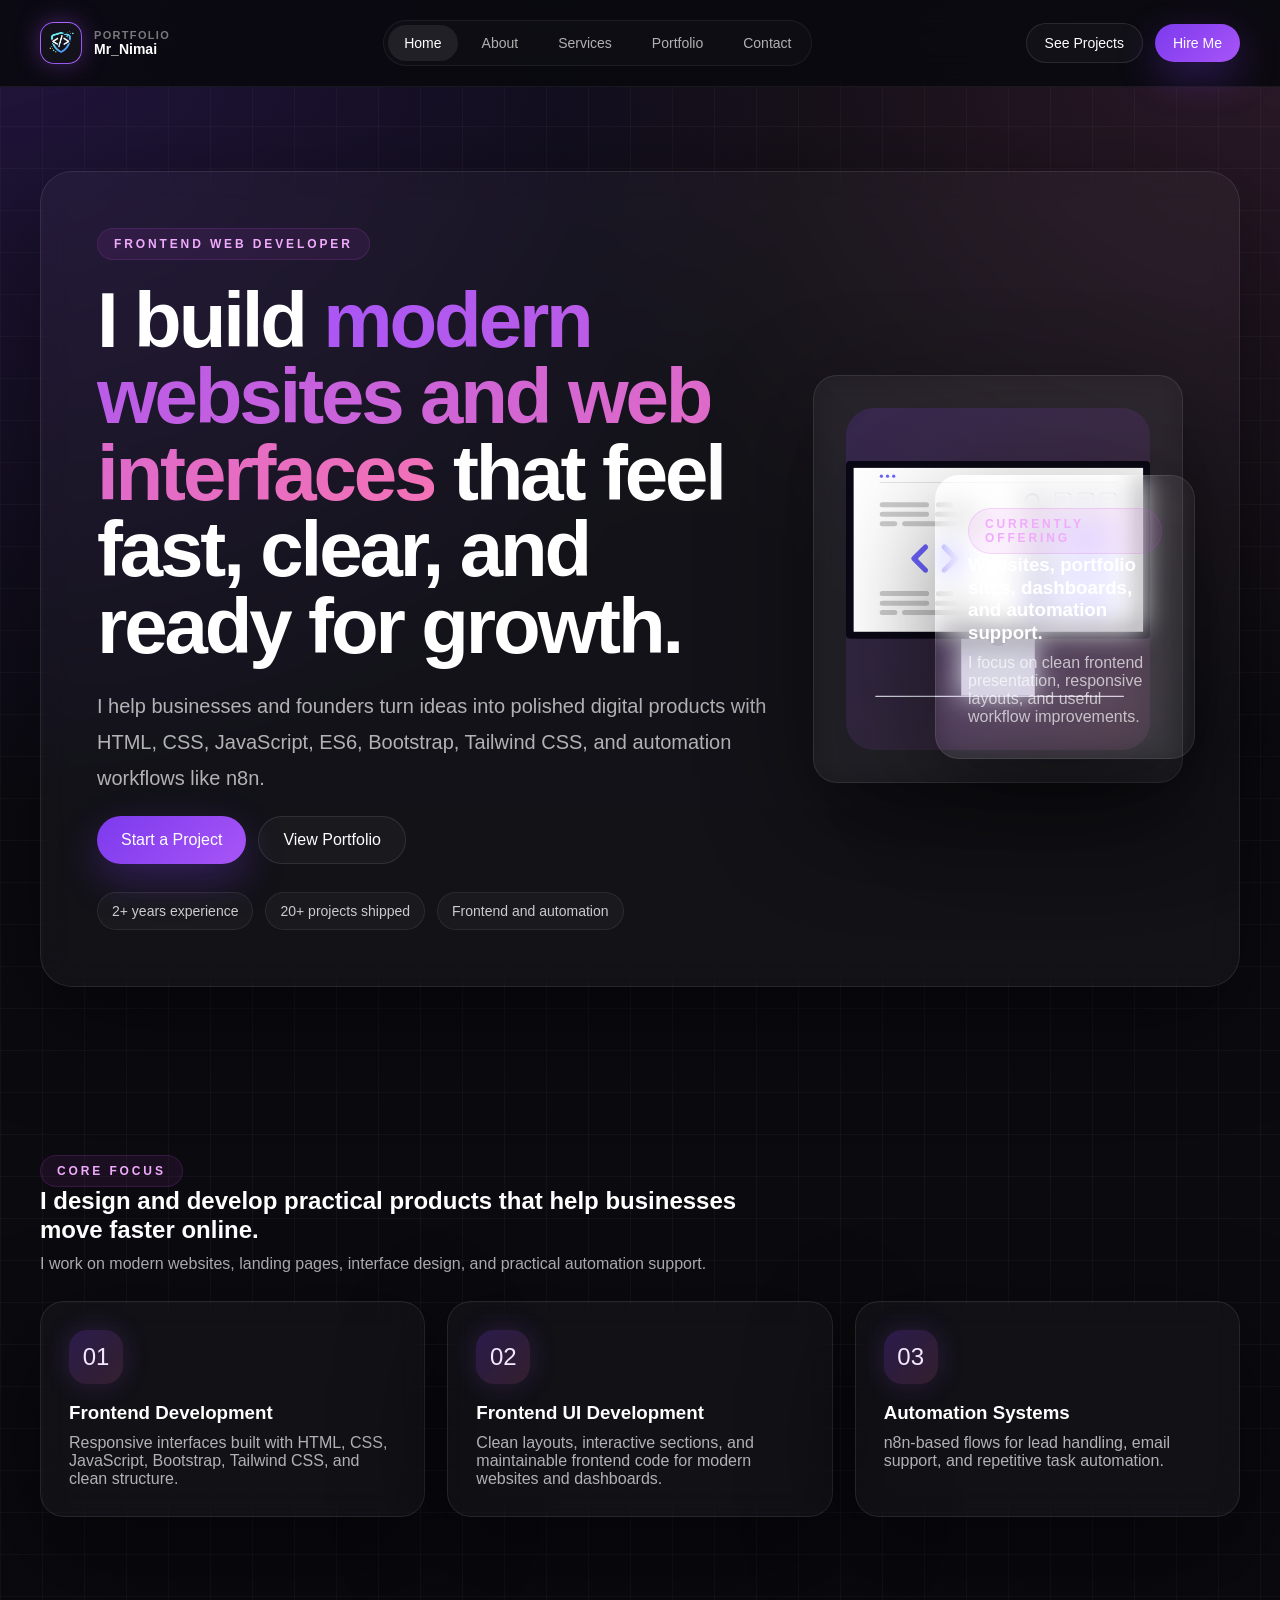
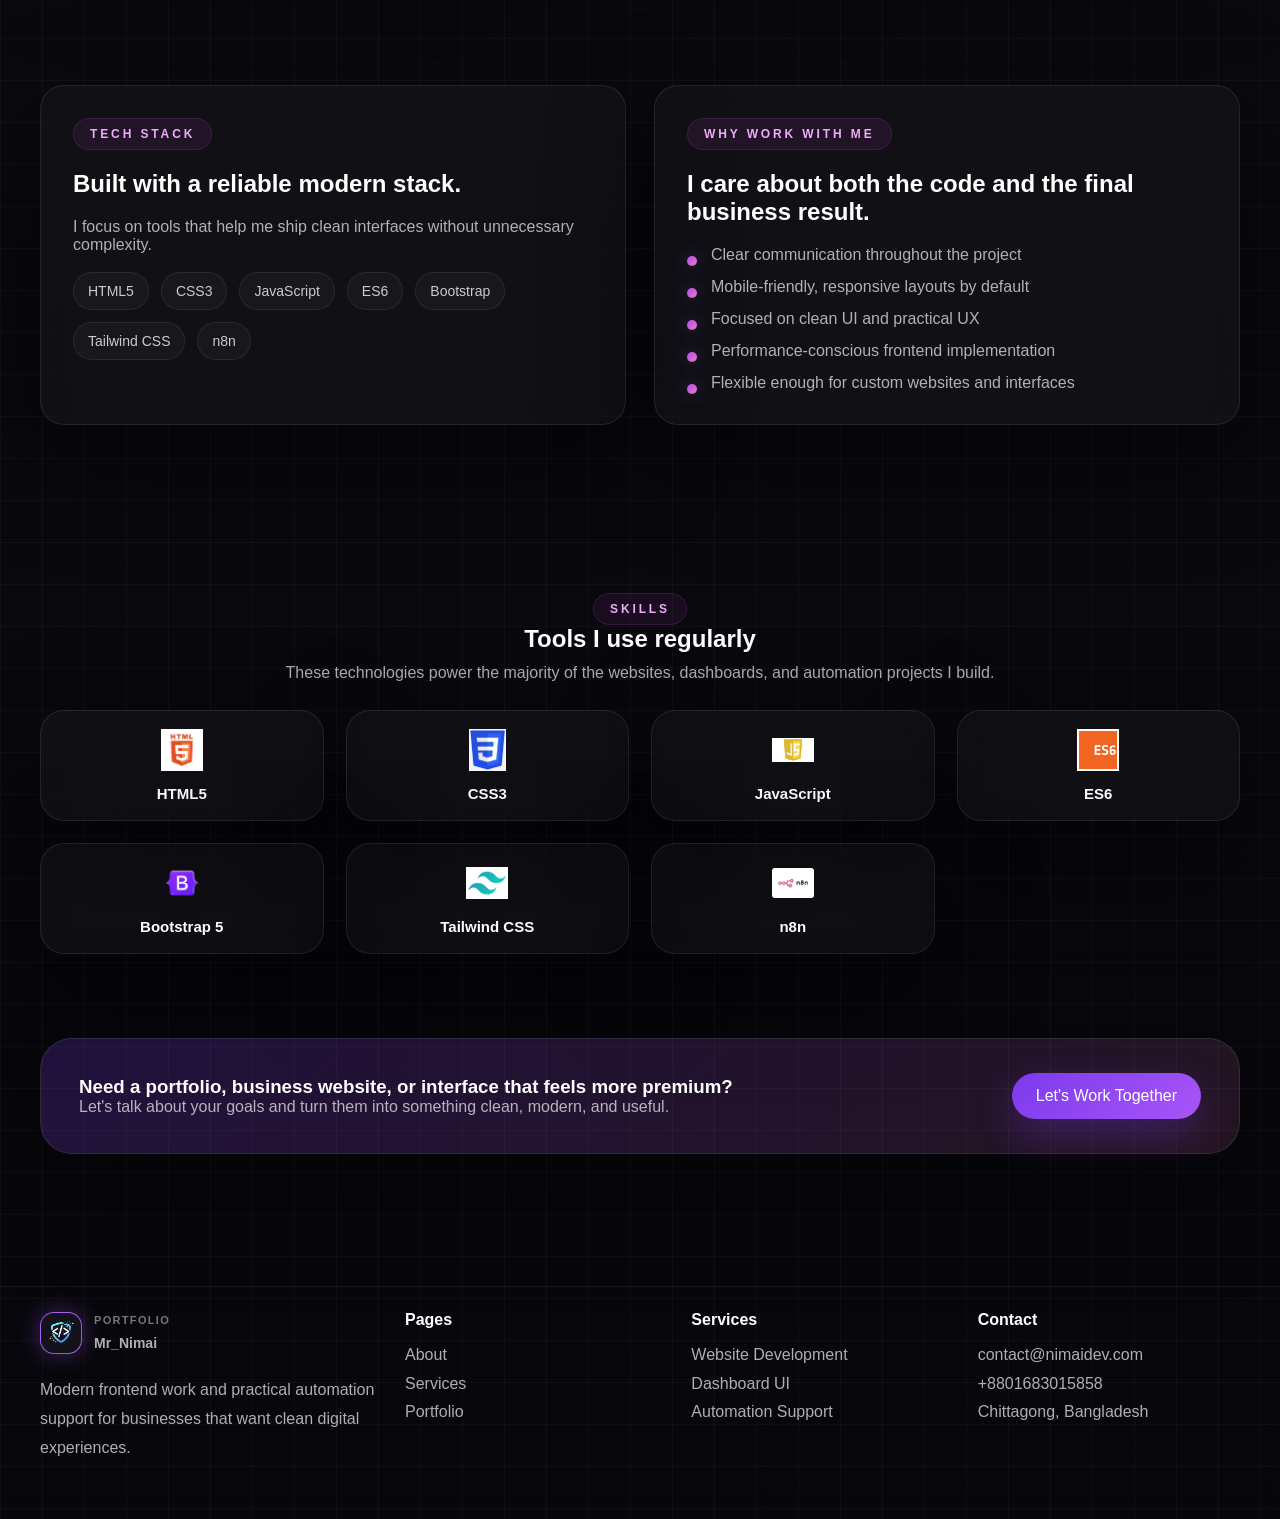
==== index.html @ 8b7a9dd3 "Initial portfolio website" ====
<!DOCTYPE html>
<html lang="en">
<head>
    <meta charset="UTF-8">
    <meta name="viewport" content="width=device-width, initial-scale=1.0">
    <title>Nimai Dev | Frontend Web Developer</title>
    <link rel="stylesheet" href="style.css">
</head>
<body>
    <header class="site-header" id="siteHeader">
        <div class="container bar">
            <a href="index.html" class="brand">
                <span class="brand-mark"><img src="My Logo.png" alt="Nimai Dev logo"></span>
                <span class="brand-copy">
                    <small>Portfolio</small>
                    Mr_Nimai
                </span>
            </a>
            <nav class="nav" aria-label="Primary navigation">
                <a href="index.html" class="nav-link active">Home</a>
                <a href="about.html" class="nav-link">About</a>
                <a href="service.html" class="nav-link">Services</a>
                <a href="Portfolio.html" class="nav-link">Portfolio</a>
                <a href="contact.html" class="nav-link">Contact</a>
            </nav>
            <div class="header-actions">
                <a href="Portfolio.html" class="button secondary small">See Projects</a>
                <a href="contact.html" class="button primary small">Hire Me</a>
            </div>
            <button class="mobile-menu-btn" id="mobileMenuBtn" type="button" aria-expanded="false" aria-controls="mobileNavPanel" aria-label="Open navigation">
                <span></span>
                <span></span>
                <span></span>
            </button>
        </div>
        <div class="mobile-nav-panel" id="mobileNavPanel">
            <div class="container mobile-nav-inner">
                <nav class="mobile-nav-links" aria-label="Mobile navigation">
                    <a href="index.html" class="mobile-nav-link active">Home</a>
                    <a href="about.html" class="mobile-nav-link">About</a>
                    <a href="service.html" class="mobile-nav-link">Services</a>
                    <a href="Portfolio.html" class="mobile-nav-link">Portfolio</a>
                    <a href="contact.html" class="mobile-nav-link">Contact</a>
                </nav>
                <div class="mobile-nav-actions">
                    <a href="Portfolio.html" class="button secondary">See Projects</a>
                    <a href="contact.html" class="button primary">Hire Me</a>
                </div>
            </div>
        </div>
    </header>

    <main>
        <section class="section">
            <div class="container">
                <div class="hero-card reveal">
                    <div class="hero-grid">
                        <div>
                            <div class="eyebrow">Frontend Web Developer</div>
                            <h1 class="hero-title">I build <span class="gradient-text">modern websites and web interfaces</span> that feel fast, clear, and ready for growth.</h1>
                            <p class="lead">I help businesses and founders turn ideas into polished digital products with HTML, CSS, JavaScript, ES6, Bootstrap, Tailwind CSS, and automation workflows like n8n.</p>
                            <div class="hero-actions">
                                <a href="contact.html" class="button primary">Start a Project</a>
                                <a href="Portfolio.html" class="button secondary">View Portfolio</a>
                            </div>
                            <div class="mini-stats">
                                <span>2+ years experience</span>
                                <span>20+ projects shipped</span>
                                <span>Frontend and automation</span>
                            </div>
                        </div>
                        <div class="hero-visual">
                            <div class="portrait-shell card">
                                <div class="portrait-frame">
                                    <img src="ok.svg" alt="Illustration of Nimai Dev working">
                                </div>
                            </div>
                            <div class="floating-card card">
                                <div class="eyebrow">Currently Offering</div>
                                <h3>Websites, portfolio sites, dashboards, and automation support.</h3>
                                <p class="spacer-top">I focus on clean frontend presentation, responsive layouts, and useful workflow improvements.</p>
                            </div>
                        </div>
                    </div>
                </div>
            </div>
        </section>

        <section class="section">
            <div class="container">
                <div class="section-heading reveal">
                    <div class="eyebrow">Core Focus</div>
                    <h2>I design and develop practical products that help businesses move faster online.</h2>
                    <p>I work on modern websites, landing pages, interface design, and practical automation support.</p>
                </div>
                <div class="services-grid">
                    <article class="feature-card reveal">
                        <div class="icon-badge">01</div>
                        <h3>Frontend Development</h3>
                        <p>Responsive interfaces built with HTML, CSS, JavaScript, Bootstrap, Tailwind CSS, and clean structure.</p>
                    </article>
                    <article class="feature-card reveal">
                        <div class="icon-badge">02</div>
                        <h3>Frontend UI Development</h3>
                        <p>Clean layouts, interactive sections, and maintainable frontend code for modern websites and dashboards.</p>
                    </article>
                    <article class="feature-card reveal">
                        <div class="icon-badge">03</div>
                        <h3>Automation Systems</h3>
                        <p>n8n-based flows for lead handling, email support, and repetitive task automation.</p>
                    </article>
                </div>
            </div>
        </section>

        <section class="section">
            <div class="container">
                <div class="about-grid">
                    <article class="card reveal">
                        <div class="eyebrow">Tech Stack</div>
                        <h2>Built with a reliable modern stack.</h2>
                        <p class="section-copy">I focus on tools that help me ship clean interfaces without unnecessary complexity.</p>
                        <div class="stack-list spacer-top">
                            <span>HTML5</span>
                            <span>CSS3</span>
                            <span>JavaScript</span>
                            <span>ES6</span>
                            <span>Bootstrap</span>
                            <span>Tailwind CSS</span>
                            <span>n8n</span>
                        </div>
                    </article>
                    <article class="card reveal">
                        <div class="eyebrow">Why Work With Me</div>
                        <h2>I care about both the code and the final business result.</h2>
                        <ul class="list-check">
                            <li>Clear communication throughout the project</li>
                            <li>Mobile-friendly, responsive layouts by default</li>
                            <li>Focused on clean UI and practical UX</li>
                            <li>Performance-conscious frontend implementation</li>
                            <li>Flexible enough for custom websites and interfaces</li>
                        </ul>
                    </article>
                </div>
            </div>
        </section>

        <section class="section">
            <div class="container">
                <div class="section-heading center reveal">
                    <div class="eyebrow">Skills</div>
                    <h2>Tools I use regularly</h2>
                    <p>These technologies power the majority of the websites, dashboards, and automation projects I build.</p>
                </div>
                <div class="skills-grid">
                    <div class="skill-badge reveal"><img src="HTML5 Logo.webp" alt="HTML5"><h3>HTML5</h3></div>
                    <div class="skill-badge reveal"><img src="CSS3 Logo.webp" alt="CSS3"><h3>CSS3</h3></div>
                    <div class="skill-badge reveal"><img src="JS Logo.webp" alt="JavaScript"><h3>JavaScript</h3></div>
                    <div class="skill-badge reveal"><img src="ES6 Logo.webp" alt="ES6"><h3>ES6</h3></div>
                    <div class="skill-badge reveal"><img src="Bootstrap Logo.webp" alt="Bootstrap"><h3>Bootstrap 5</h3></div>
                    <div class="skill-badge reveal"><img src="Tailwind CSS Logo.webp" alt="Tailwind CSS"><h3>Tailwind CSS</h3></div>
                    <div class="skill-badge reveal"><img src="N8N Logo.webp" alt="n8n"><h3>n8n</h3></div>
                </div>
            </div>
        </section>

        <section class="section cta-strip">
            <div class="container">
                <div class="cta-inner reveal">
                    <div>
                        <h3>Need a portfolio, business website, or interface that feels more premium?</h3>
                        <p class="spacer-top">Let's talk about your goals and turn them into something clean, modern, and useful.</p>
                    </div>
                    <a href="contact.html" class="button primary">Let's Work Together</a>
                </div>
            </div>
        </section>
    </main>

    <footer class="site-footer">
        <div class="container footer-grid">
            <div>
                <a href="index.html" class="brand">
                    <span class="brand-mark"><img src="My Logo.png" alt="Nimai Dev logo"></span>
                    <span class="brand-copy"><small>Portfolio</small>Mr_Nimai</span>
                </a>
                <p class="spacer-top footer-copy">Modern frontend work and practical automation support for businesses that want clean digital experiences.</p>
            </div>
            <div>
                <h4>Pages</h4>
                <a href="about.html">About</a><br>
                <a href="service.html">Services</a><br>
                <a href="Portfolio.html">Portfolio</a>
            </div>
            <div>
                <h4>Services</h4>
                <span>Website Development</span><br>
                <span>Dashboard UI</span><br>
                <span>Automation Support</span>
            </div>
            <div>
                <h4>Contact</h4>
                <a href="mailto:contact@nimaidev.com">contact@nimaidev.com</a><br>
                <a href="tel:+8801683015858">+8801683015858</a><br>
                <span>Chittagong, Bangladesh</span>
            </div>
        </div>
    </footer>

    <script src="script.js"></script>
</body>
</html>
---- style.css ----
:root {
  --bg: #07070b;
  --bg-soft: #0d0d14;
  --panel: rgba(255, 255, 255, 0.03);
  --panel-strong: rgba(255, 255, 255, 0.06);
  --border: rgba(255, 255, 255, 0.09);
  --text: #ffffff;
  --muted: rgba(255, 255, 255, 0.68);
  --muted-2: rgba(255, 255, 255, 0.45);
  --accent-1: #7c3aed;
  --accent-2: #a855f7;
  --accent-3: #f472b6;
  --success: #34d399;
  --warning: #f59e0b;
  --shadow: 0 35px 110px rgba(0, 0, 0, 0.45);
  --radius-lg: 2rem;
  --radius-md: 1.5rem;
  --radius-sm: 1rem;
  --max: 1200px;
}

* {
  box-sizing: border-box;
}

html {
  scroll-behavior: smooth;
  -webkit-text-size-adjust: 100%;
}

body {
  margin: 0;
  min-height: 100vh;
  overflow-x: hidden;
  color: var(--text);
  font-family: "Segoe UI", Tahoma, Geneva, Verdana, sans-serif;
  background-color: var(--bg);
  background-image:
    radial-gradient(circle at top left, rgba(124, 58, 237, 0.2), transparent 24%),
    radial-gradient(circle at top right, rgba(244, 114, 182, 0.14), transparent 22%),
    linear-gradient(rgba(255, 255, 255, 0.03) 1px, transparent 1px),
    linear-gradient(90deg, rgba(255, 255, 255, 0.03) 1px, transparent 1px),
    linear-gradient(180deg, #0c0c12 0%, #07070b 100%);
  background-size: auto, auto, 42px 42px, 42px 42px, auto;
}

a {
  color: inherit;
  text-decoration: none;
}

img {
  display: block;
  max-width: 100%;
}

button,
input,
textarea {
  font: inherit;
}

.container {
  width: min(var(--max), calc(100% - 48px));
  margin: 0 auto;
}

.site-header {
  position: sticky;
  top: 0;
  z-index: 50;
  border-bottom: 1px solid rgba(255, 255, 255, 0.06);
  backdrop-filter: blur(18px);
  background: rgba(9, 9, 15, 0.9);
}

.site-header.scrolled {
  box-shadow: 0 20px 60px rgba(0, 0, 0, 0.35);
}

.bar,
.footer-bar {
  display: flex;
  align-items: center;
  justify-content: space-between;
  gap: 24px;
  padding: 20px 0;
}

.brand {
  display: inline-flex;
  align-items: center;
  gap: 12px;
  min-width: 0;
  font-size: 14px;
  font-weight: 700;
}

.brand-mark {
  width: 42px;
  height: 42px;
  border-radius: 14px;
  overflow: hidden;
  border: 1px solid rgba(255, 255, 255, 0.12);
  background: linear-gradient(135deg, var(--accent-1), var(--accent-2));
  box-shadow: 0 0 24px rgba(168, 85, 247, 0.35);
  flex-shrink: 0;
}

.brand-mark img {
  width: 100%;
  height: 100%;
  object-fit: cover;
}

.brand-copy small {
  display: block;
  color: var(--muted-2);
  font-size: 11px;
  font-weight: 600;
  letter-spacing: 0.12em;
  text-transform: uppercase;
}

.nav {
  display: flex;
  align-items: center;
  gap: 8px;
  padding: 4px;
  border: 1px solid rgba(255, 255, 255, 0.06);
  border-radius: 999px;
  background: rgba(255, 255, 255, 0.02);
}

.nav-link {
  padding: 10px 16px;
  border-radius: 999px;
  color: rgba(255, 255, 255, 0.68);
  font-size: 14px;
  transition: 0.2s ease;
}

.nav-link.active,
.nav-link:hover {
  color: var(--text);
  background: rgba(255, 255, 255, 0.08);
}

.header-actions {
  display: flex;
  align-items: center;
  gap: 12px;
}

.mobile-menu-btn {
  display: none;
  width: 48px;
  height: 48px;
  align-items: center;
  justify-content: center;
  flex-direction: column;
  gap: 5px;
  border: 1px solid rgba(255, 255, 255, 0.1);
  border-radius: 14px;
  background: rgba(255, 255, 255, 0.03);
  color: var(--text);
}

.mobile-menu-btn span {
  width: 18px;
  height: 2px;
  border-radius: 999px;
  background: currentColor;
}

.mobile-nav-panel {
  display: none;
  padding: 0 0 20px;
  border-top: 1px solid rgba(255, 255, 255, 0.06);
}

.mobile-nav-panel.active {
  display: block;
}

.mobile-nav-inner {
  padding-top: 16px;
}

.mobile-nav-links,
.mobile-nav-actions {
  display: grid;
  gap: 12px;
}

.mobile-nav-actions {
  margin-top: 16px;
}

.mobile-nav-link {
  display: block;
  padding: 14px 16px;
  border-radius: 18px;
  border: 1px solid rgba(255, 255, 255, 0.08);
  background: rgba(255, 255, 255, 0.03);
  color: rgba(255, 255, 255, 0.8);
}

.mobile-nav-link.active {
  color: var(--text);
  background: rgba(255, 255, 255, 0.08);
}

.button,
.btn,
button[type="submit"] {
  display: inline-flex;
  align-items: center;
  justify-content: center;
  gap: 8px;
  padding: 14px 24px;
  border: 0;
  border-radius: 999px;
  cursor: pointer;
  transition: 0.2s ease;
}

.button.primary,
.btn-primary {
  color: var(--text);
  background: linear-gradient(135deg, var(--accent-1), var(--accent-2));
  box-shadow: 0 15px 40px rgba(124, 58, 237, 0.32);
}

.button.primary:hover,
.btn-primary:hover {
  filter: brightness(1.08);
}

.button.secondary,
.btn-secondary,
.btn-outline {
  color: var(--text);
  background: rgba(255, 255, 255, 0.03);
  border: 1px solid rgba(255, 255, 255, 0.1);
}

.button.secondary:hover,
.btn-secondary:hover,
.btn-outline:hover {
  background: rgba(255, 255, 255, 0.08);
}

.button.small {
  padding: 11px 18px;
  font-size: 14px;
}

main {
  padding-bottom: 48px;
}

.section {
  padding: 84px 0;
}

.hero-card,
.card,
.feature-card,
.service-card,
.contact-card,
.pricing-card,
.stat-card,
.timeline-item,
.faq-item,
.project-card,
.panel-card,
.skill-badge,
.info-item {
  border: 1px solid var(--border);
  background: var(--panel);
  backdrop-filter: blur(14px);
  box-shadow: var(--shadow);
}

.hero-card,
.page-shell {
  border-radius: var(--radius-lg);
}

.card,
.feature-card,
.service-card,
.contact-card,
.pricing-card,
.stat-card,
.timeline-item,
.faq-item,
.project-card,
.panel-card,
.skill-badge,
.info-item {
  border-radius: var(--radius-md);
}

.hero-card,
.page-shell {
  padding: 56px;
}

.eyebrow {
  display: inline-flex;
  padding: 8px 16px;
  border-radius: 999px;
  border: 1px solid rgba(217, 70, 239, 0.16);
  background: rgba(217, 70, 239, 0.08);
  color: #f0abfc;
  font-size: 12px;
  font-weight: 700;
  letter-spacing: 0.24em;
  text-transform: uppercase;
}

.hero-grid,
.split-grid,
.contact-grid,
.about-grid {
  display: grid;
  gap: 28px;
}

.hero-grid {
  grid-template-columns: minmax(0, 1.3fr) minmax(320px, 0.7fr);
  align-items: center;
}

.split-grid,
.about-grid,
.contact-grid {
  grid-template-columns: repeat(2, minmax(0, 1fr));
}

.grid-3,
.grid-4,
.stats-grid,
.skills-grid,
.services-grid,
.projects-grid,
.card-grid {
  display: grid;
  gap: 22px;
}

.grid-3,
.services-grid,
.projects-grid,
.card-grid {
  grid-template-columns: repeat(3, minmax(0, 1fr));
}

.grid-4,
.skills-grid {
  grid-template-columns: repeat(4, minmax(0, 1fr));
}

.stats-grid {
  grid-template-columns: repeat(3, minmax(0, 1fr));
}

.hero-title,
.page-title {
  margin: 22px 0 0;
  font-size: clamp(42px, 7vw, 78px);
  line-height: 0.98;
  letter-spacing: -0.04em;
}

.page-title {
  font-size: clamp(38px, 6vw, 62px);
}

.gradient-text,
.highlight {
  background: linear-gradient(135deg, var(--accent-2), var(--accent-3));
  -webkit-background-clip: text;
  background-clip: text;
  color: transparent;
}

.lead,
.section-copy,
.muted,
p {
  color: var(--muted);
}

.lead {
  max-width: 760px;
  margin-top: 24px;
  font-size: 20px;
  line-height: 1.8;
}

.hero-actions,
.inline-actions,
.mini-stats,
.filter-buttons,
.social-links,
.project-tags,
.stack-list,
.footer-social {
  display: flex;
  flex-wrap: wrap;
  gap: 12px;
}

.mini-stats {
  margin-top: 28px;
}

.mini-stats span,
.stack-list span,
.project-tags span,
.pill {
  display: inline-flex;
  align-items: center;
  gap: 8px;
  padding: 10px 14px;
  border-radius: 999px;
  border: 1px solid rgba(255, 255, 255, 0.08);
  background: rgba(255, 255, 255, 0.03);
  color: rgba(255, 255, 255, 0.78);
  font-size: 14px;
}

.hero-visual {
  position: relative;
}

.portrait-shell {
  padding: 22px;
}

.portrait-frame {
  aspect-ratio: 4 / 4.5;
  overflow: hidden;
  border-radius: 28px;
  background: linear-gradient(135deg, rgba(124, 58, 237, 0.18), rgba(244, 114, 182, 0.08));
}

.portrait-frame img {
  width: 100%;
  height: 100%;
  object-fit: contain;
}

.floating-card {
  position: absolute;
  right: -12px;
  bottom: 24px;
  width: min(260px, 85%);
  padding: 22px;
}

.floating-card h3,
.section-heading h2,
.card h3,
.feature-card h3,
.service-card h3,
.project-info h3,
.faq-header h3,
.stat-card h3,
.timeline-item h3 {
  margin: 0 0 10px;
  color: var(--text);
  line-height: 1.2;
}

.section-heading {
  max-width: 720px;
  margin-bottom: 28px;
}

.section-heading.center,
.center-shell {
  text-align: center;
  margin-left: auto;
  margin-right: auto;
}

.section-heading p,
.card p,
.feature-card p,
.service-card p,
.contact-card p,
.project-info p,
.timeline-item p,
.faq-content p,
.info-item p,
.footer-copy {
  margin: 0;
}

.feature-card,
.service-card,
.project-card,
.contact-card,
.panel-card,
.info-item {
  padding: 28px;
}

.card,
.pricing-card,
.timeline-item,
.faq-item,
.stat-card {
  padding: 32px;
}

.icon-badge {
  width: 54px;
  height: 54px;
  display: inline-flex;
  align-items: center;
  justify-content: center;
  margin-bottom: 18px;
  border-radius: 18px;
  background: linear-gradient(135deg, rgba(124, 58, 237, 0.25), rgba(244, 114, 182, 0.15));
  color: #f3e8ff;
  font-size: 24px;
  box-shadow: 0 0 28px rgba(168, 85, 247, 0.18);
}

.skills-grid .skill-badge {
  padding: 18px;
  text-align: center;
}

.skill-badge img {
  width: 42px;
  height: 42px;
  object-fit: contain;
  margin: 0 auto 14px;
}

.skill-badge h3 {
  margin: 0;
  font-size: 15px;
}

.list-check,
.list {
  margin: 18px 0 0;
  padding: 0;
  list-style: none;
}

.list-check li,
.list li {
  position: relative;
  margin-top: 14px;
  padding-left: 24px;
  color: var(--muted);
}

.list-check li::before,
.list li::before {
  content: "";
  position: absolute;
  left: 0;
  top: 10px;
  width: 10px;
  height: 10px;
  border-radius: 999px;
  background: linear-gradient(135deg, var(--accent-2), var(--accent-3));
  box-shadow: 0 0 18px rgba(168, 85, 247, 0.4);
}

.stat-card h3 {
  font-size: clamp(34px, 5vw, 56px);
  letter-spacing: -0.04em;
}

.timeline {
  display: grid;
  gap: 20px;
}

.timeline-meta {
  display: inline-block;
  margin-bottom: 12px;
  color: #f0abfc;
  font-size: 13px;
  font-weight: 700;
  letter-spacing: 0.12em;
  text-transform: uppercase;
}

.faq-header {
  display: flex;
  align-items: center;
  justify-content: space-between;
  gap: 16px;
  cursor: pointer;
}

.faq-toggle {
  flex-shrink: 0;
  font-size: 24px;
  color: #f0abfc;
  transition: transform 0.2s ease;
}

.faq-content {
  display: none;
  padding-top: 16px;
}

.faq-item.active .faq-content {
  display: block;
}

.faq-item.active .faq-toggle {
  transform: rotate(45deg);
}

.contact-form {
  display: grid;
  gap: 16px;
}

.form-group {
  display: grid;
  gap: 8px;
}

.form-group label {
  color: rgba(255, 255, 255, 0.9);
  font-size: 14px;
  font-weight: 600;
}

.form-group input,
.form-group textarea {
  width: 100%;
  padding: 16px 18px;
  border: 1px solid rgba(255, 255, 255, 0.1);
  border-radius: 18px;
  color: var(--text);
  background: rgba(255, 255, 255, 0.03);
  outline: none;
}

.form-group input:focus,
.form-group textarea:focus {
  border-color: rgba(168, 85, 247, 0.8);
  box-shadow: 0 0 0 3px rgba(168, 85, 247, 0.15);
}

.filter-buttons {
  justify-content: center;
}

.filter-btn {
  padding: 12px 18px;
  border-radius: 999px;
  border: 1px solid rgba(255, 255, 255, 0.08);
  background: rgba(255, 255, 255, 0.03);
  color: rgba(255, 255, 255, 0.72);
}

.filter-btn.active,
.filter-btn:hover {
  color: var(--text);
  background: rgba(255, 255, 255, 0.08);
}

.project-card {
  overflow: hidden;
  padding: 0;
}

.project-card.hidden {
  display: none;
}

.project-image {
  position: relative;
  height: 220px;
  overflow: hidden;
  background: linear-gradient(135deg, rgba(124, 58, 237, 0.35), rgba(59, 130, 246, 0.18));
}

.project-image img {
  width: 100%;
  height: 100%;
  object-fit: cover;
  transition: transform 0.35s ease;
}

.project-card:hover .project-image img {
  transform: scale(1.04);
}

.project-overlay {
  position: absolute;
  inset: 0;
  display: flex;
  align-items: end;
  padding: 20px;
  background: linear-gradient(180deg, transparent, rgba(0, 0, 0, 0.72));
}

.project-info {
  padding: 24px;
}

.project-tags {
  margin-top: 18px;
}

.page-shell {
  border: 1px solid var(--border);
  background: var(--panel);
  backdrop-filter: blur(14px);
  box-shadow: var(--shadow);
}

.cta-strip {
  padding-top: 0;
}

.cta-inner {
  display: flex;
  align-items: center;
  justify-content: space-between;
  gap: 24px;
  padding: 34px 38px;
  border-radius: var(--radius-lg);
  border: 1px solid var(--border);
  background: linear-gradient(135deg, rgba(124, 58, 237, 0.22), rgba(244, 114, 182, 0.12));
  box-shadow: var(--shadow);
}

.cta-inner h3,
.cta-inner p {
  margin: 0;
}

.site-footer {
  padding: 24px 0 56px;
  border-top: 1px solid rgba(255, 255, 255, 0.06);
}

.footer-grid {
  display: grid;
  grid-template-columns: 1.3fr repeat(3, minmax(0, 1fr));
  gap: 24px;
}

.site-footer h4 {
  margin: 0 0 12px;
}

.site-footer a,
.site-footer span,
.site-footer p {
  color: var(--muted);
  line-height: 1.8;
}

.spacer-top {
  margin-top: 18px;
}

.text-center {
  text-align: center;
}

.reveal {
  opacity: 0;
  transform: translateY(18px);
  transition: opacity 0.5s ease, transform 0.5s ease;
}

.reveal.visible {
  opacity: 1;
  transform: translateY(0);
}

/* Legacy compatibility for admin and older portfolio pages */
.header {
  position: sticky;
  top: 0;
  z-index: 50;
  border-bottom: 1px solid rgba(255, 255, 255, 0.06);
  backdrop-filter: blur(18px);
  background: rgba(9, 9, 15, 0.9);
}

.navbar {
  padding: 20px 0;
}

.nav-wrapper {
  display: flex;
  align-items: center;
  justify-content: space-between;
  gap: 24px;
}

.logo {
  display: inline-flex;
  align-items: center;
  gap: 12px;
  color: var(--text);
  font-size: 14px;
  font-weight: 700;
}

.logo-icon img {
  width: 42px;
  height: 42px;
  border-radius: 14px;
  object-fit: cover;
  border: 1px solid rgba(255, 255, 255, 0.12);
  background: linear-gradient(135deg, var(--accent-1), var(--accent-2));
}

.nav-menu {
  display: flex;
  align-items: center;
  gap: 8px;
  padding: 4px;
  border: 1px solid rgba(255, 255, 255, 0.06);
  border-radius: 999px;
  background: rgba(255, 255, 255, 0.02);
}

.page-header {
  padding: 84px 0 40px;
}

.page-header-content {
  width: min(var(--max), calc(100% - 48px));
  margin: 0 auto;
  padding: 44px;
  border: 1px solid var(--border);
  border-radius: var(--radius-lg);
  background: var(--panel);
  backdrop-filter: blur(14px);
  box-shadow: var(--shadow);
}

.footer {
  padding: 24px 0 56px;
  border-top: 1px solid rgba(255, 255, 255, 0.06);
}

.footer-content {
  width: min(var(--max), calc(100% - 48px));
  margin: 0 auto;
  display: grid;
  grid-template-columns: repeat(4, minmax(0, 1fr));
  gap: 24px;
}

.footer-section h3,
.footer-section h4 {
  margin: 0 0 12px;
  color: var(--text);
}

.footer-section p,
.footer-section a,
.footer-section li {
  color: var(--muted);
}

.footer-section ul {
  margin: 0;
  padding: 0;
  list-style: none;
}

@media (max-width: 1080px) {
  .hero-grid,
  .split-grid,
  .about-grid,
  .contact-grid,
  .grid-3,
  .grid-4,
  .stats-grid,
  .skills-grid,
  .services-grid,
  .projects-grid,
  .card-grid,
  .footer-grid {
    grid-template-columns: repeat(2, minmax(0, 1fr));
  }

  .footer-grid {
    grid-template-columns: repeat(2, minmax(0, 1fr));
  }

  .footer-content {
    grid-template-columns: repeat(2, minmax(0, 1fr));
  }
}

@media (max-width: 860px) {
  .nav,
  .header-actions {
    display: none;
  }

  .mobile-menu-btn {
    display: inline-flex;
  }

  .nav-menu {
    display: none;
  }

  .nav-menu.active {
    display: grid;
    position: absolute;
    top: calc(100% + 12px);
    right: 24px;
    left: 24px;
    padding: 16px;
    border-radius: 24px;
    background: rgba(9, 9, 15, 0.96);
  }

  .hero-card,
  .page-shell {
    padding: 32px;
  }

  .hero-grid,
  .split-grid,
  .about-grid,
  .contact-grid,
  .grid-3,
  .grid-4,
  .stats-grid,
  .skills-grid,
  .services-grid,
  .projects-grid,
  .card-grid,
  .footer-grid {
    grid-template-columns: 1fr;
  }

  .footer-content {
    grid-template-columns: 1fr;
    width: min(var(--max), calc(100% - 28px));
  }

  .floating-card {
    position: static;
    width: 100%;
    margin-top: 18px;
  }

  .cta-inner {
    flex-direction: column;
    align-items: flex-start;
  }
}

@media (max-width: 560px) {
  .container {
    width: min(var(--max), calc(100% - 28px));
  }

  .section {
    padding: 68px 0;
  }

  .hero-card,
  .page-shell,
  .card,
  .feature-card,
  .service-card,
  .contact-card,
  .pricing-card,
  .stat-card,
  .timeline-item,
  .faq-item,
  .panel-card,
  .info-item {
    padding: 24px;
  }

  .hero-title,
  .page-title {
    letter-spacing: -0.03em;
  }

  .lead {
    font-size: 18px;
  }

  .button,
  .btn,
  button[type="submit"] {
    width: 100%;
  }

  .hero-actions,
  .inline-actions,
  .social-links,
  .filter-buttons {
    flex-direction: column;
  }
}
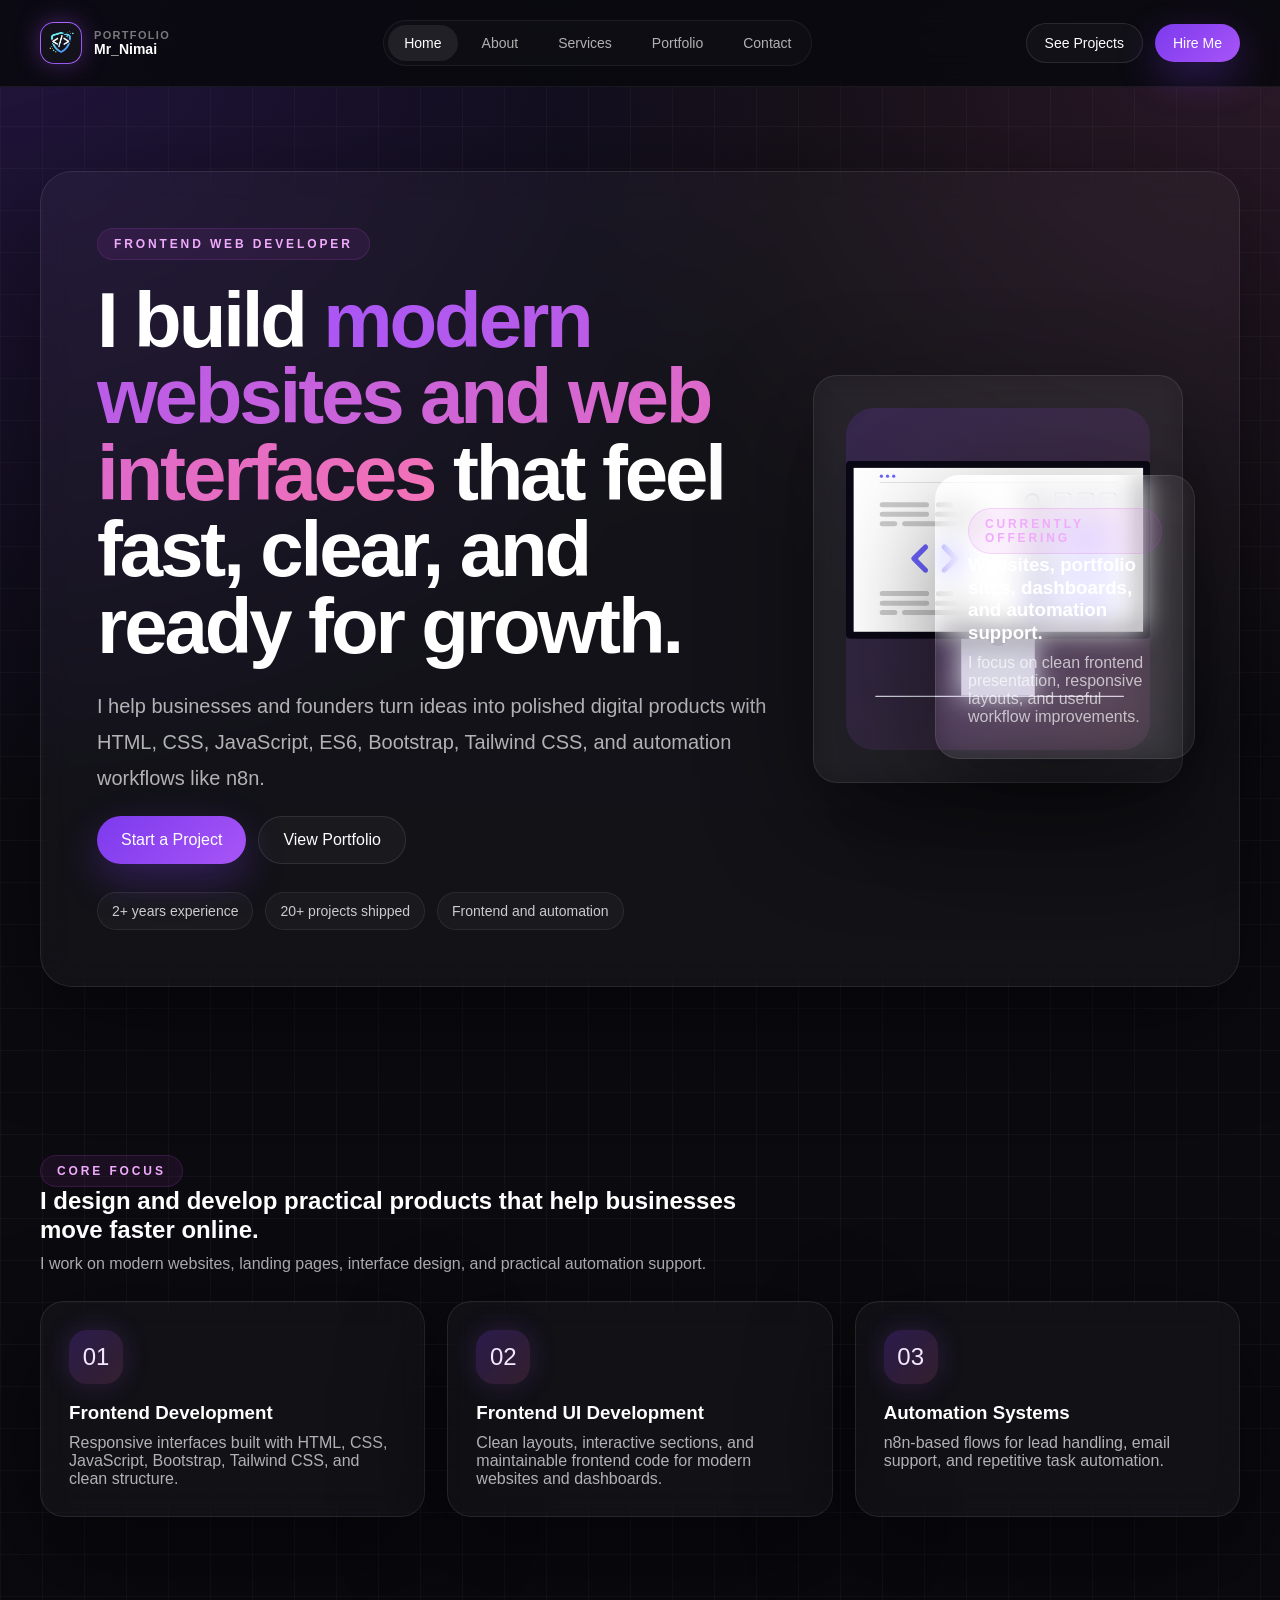
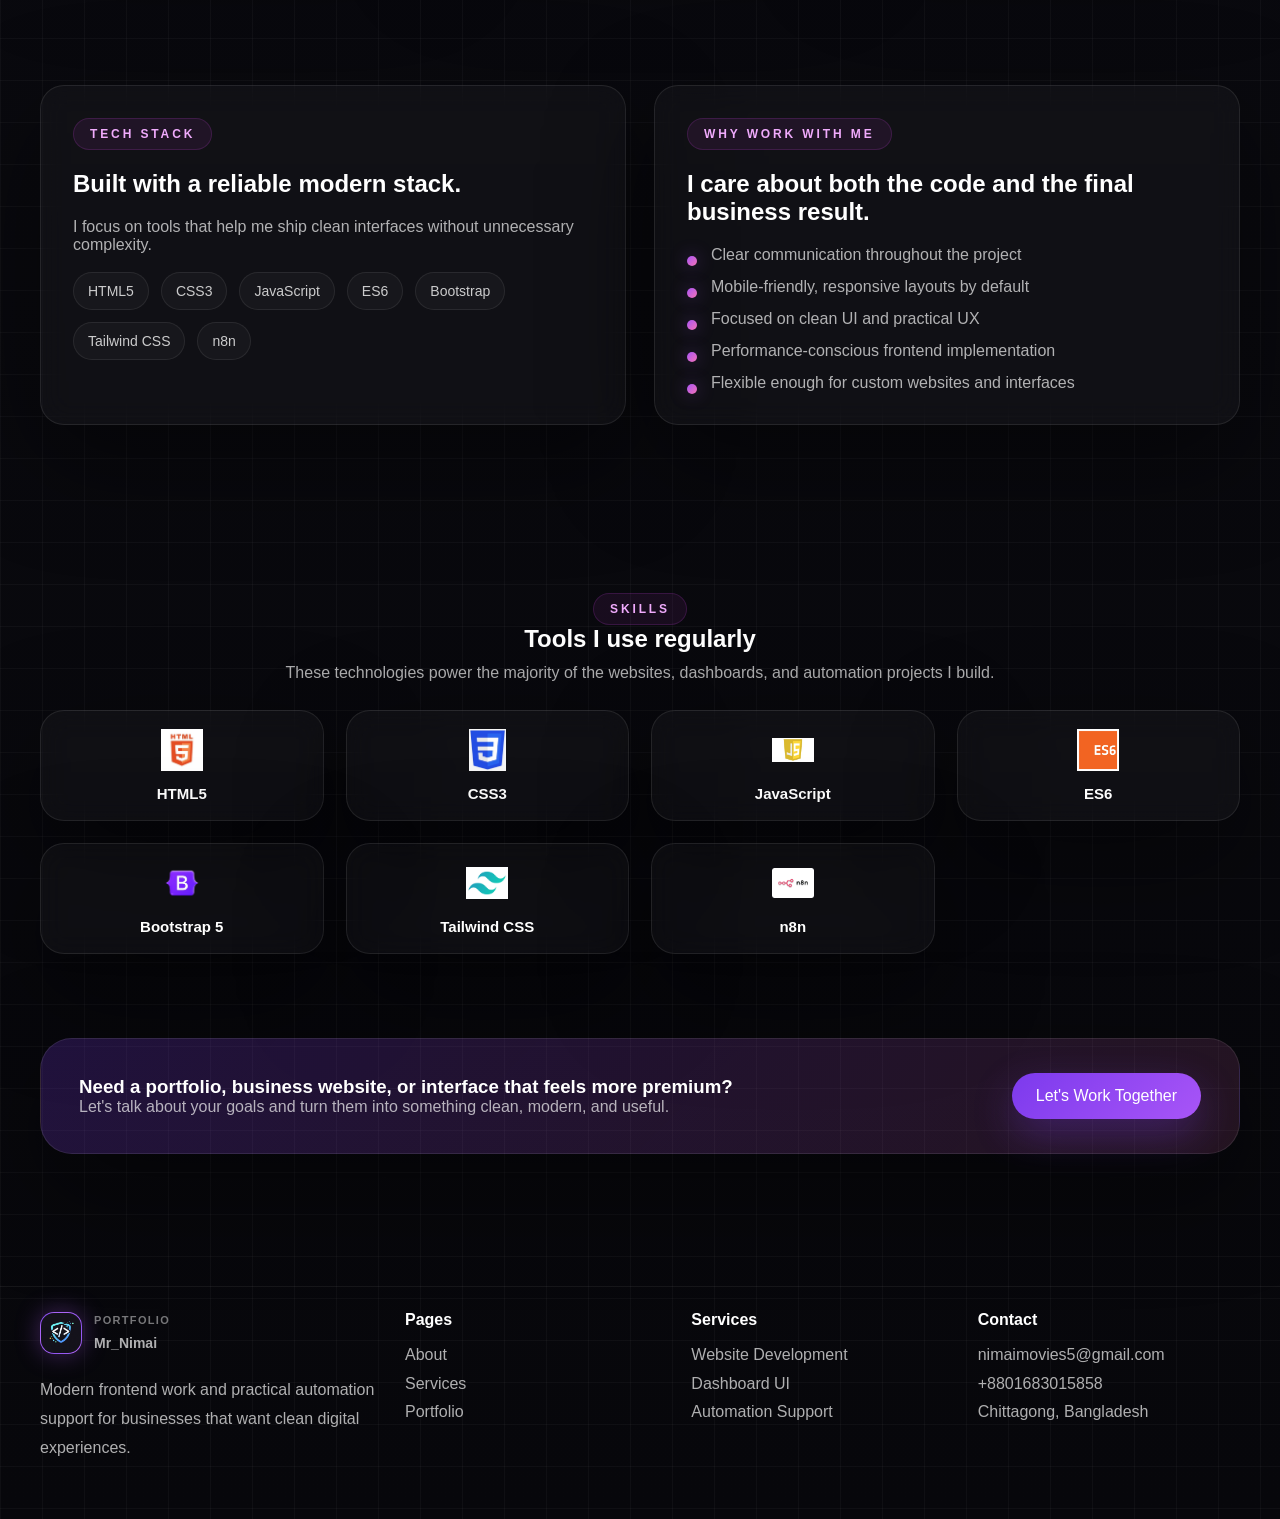
==== commit 9b9371d8: "Update contact email" ====
--- a/index.html
+++ b/index.html
@@ -200,7 +200,7 @@
             </div>
             <div>
                 <h4>Contact</h4>
-                <a href="mailto:contact@nimaidev.com">contact@nimaidev.com</a><br>
+                <a href="mailto:nimaimovies5@gmail.com">nimaimovies5@gmail.com</a><br>
                 <a href="tel:+8801683015858">+8801683015858</a><br>
                 <span>Chittagong, Bangladesh</span>
             </div>
